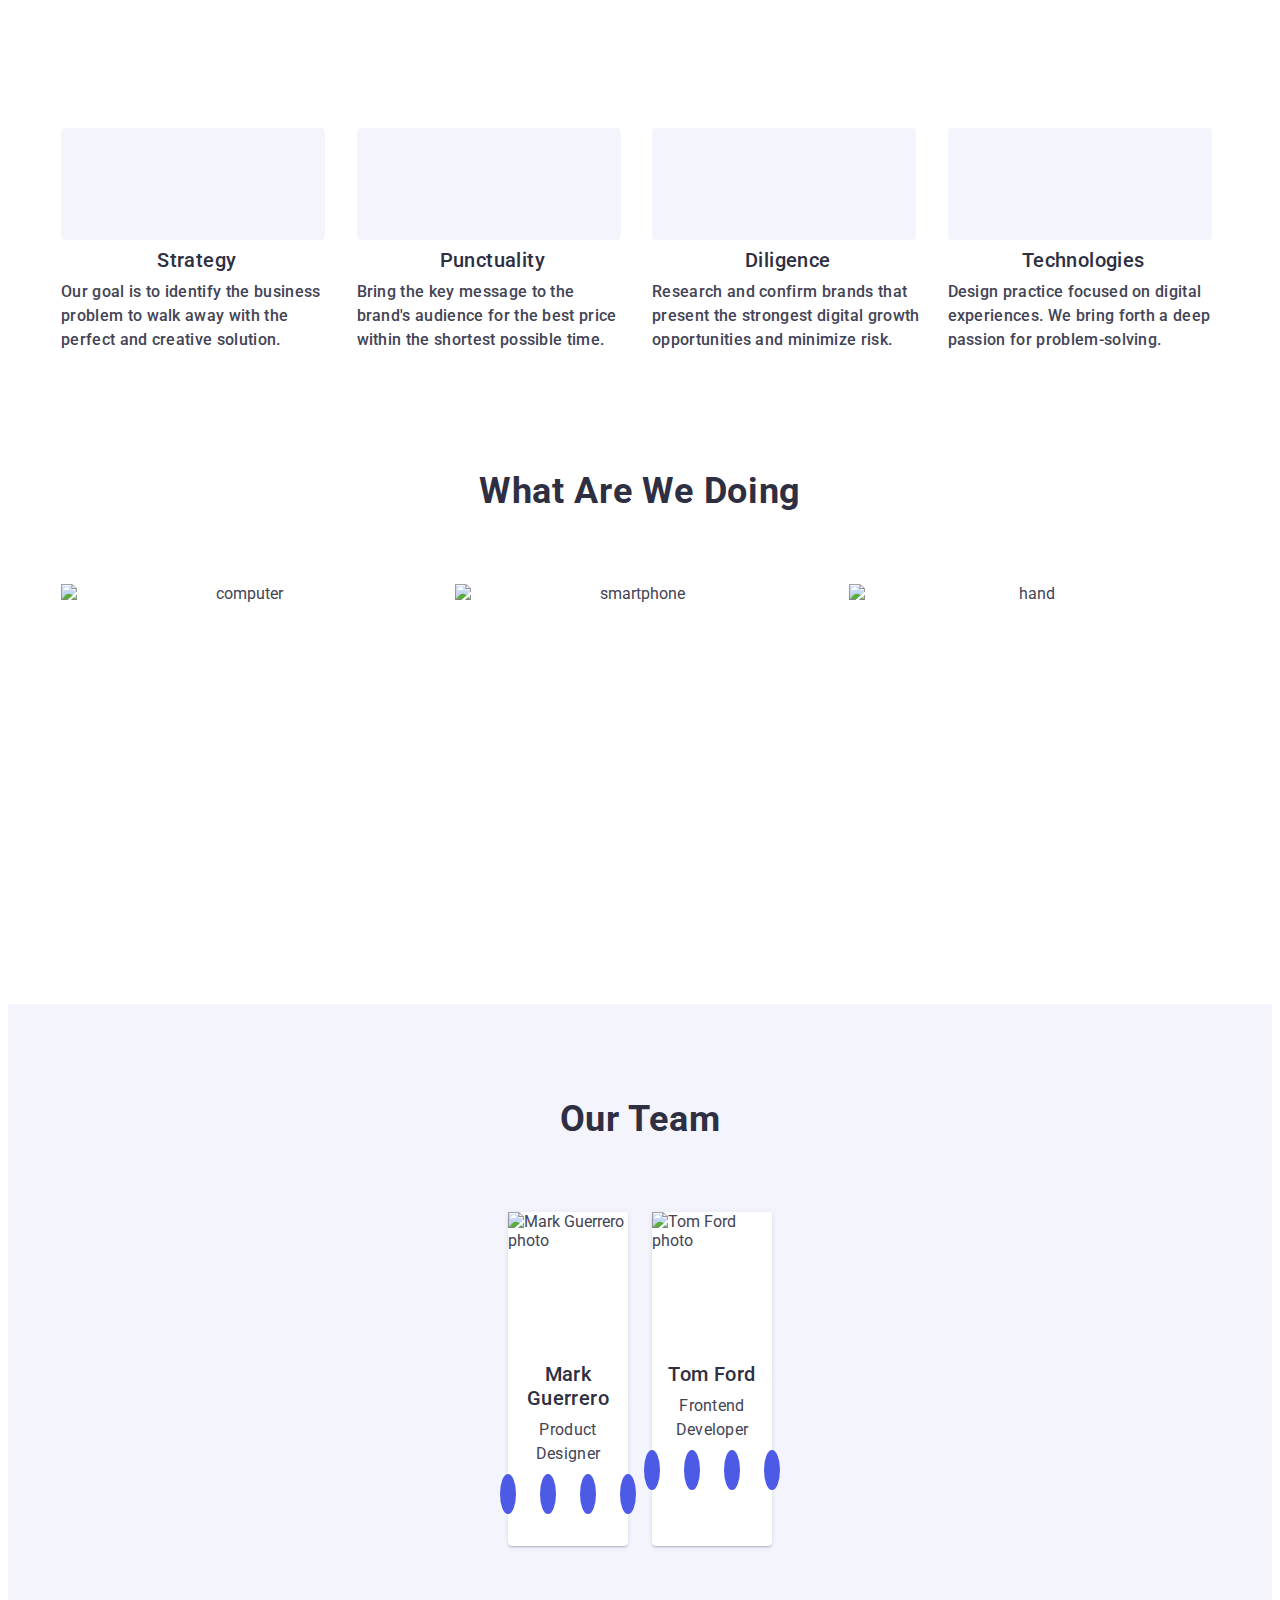
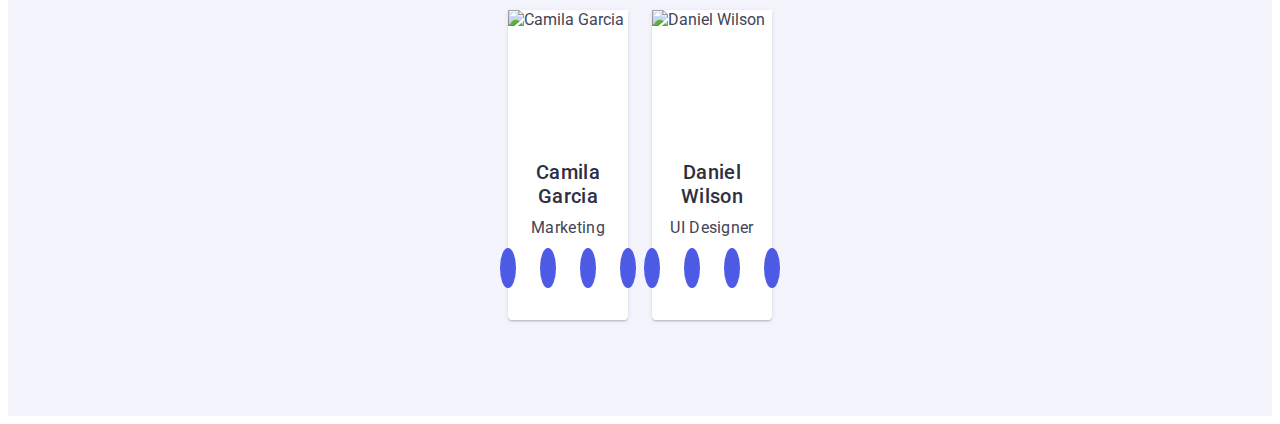
==== index.html @ 5ac7ab8e "hw" ====
<!DOCTYPE html>
<html lang="en">

<head>
    <meta charset="UTF-8">
    <meta http-equiv="X-UA-Compatible" content="IE=edge">
    <meta name="viewport" content="width=device-width, initial-scale=1.0">
    <link rel="preconnect" href="https://fonts.googleapis.com">
    <link rel="preconnect" href="https://fonts.gstatic.com" crossorigin>
    <link
        href="https://fonts.googleapis.com/css2?family=Raleway:wght@800&family=Roboto:wght@400;500;700;900&display=swap"
        rel="stylesheet">

    <title>Studio</title>
    <link rel="stylesheet" href="https://cdnjs.cloudflare.com/ajax/libs/modern-normalize/2.0.0/modern-normalize.min.css"
        integrity="sha512-4xo8blKMVCiXpTaLzQSLSw3KFOVPWhm/TRtuPVc4WG6kUgjH6J03IBuG7JZPkcWMxJ5huwaBpOpnwYElP/m6wg=="
        crossorigin="anonymous" referrerpolicy="no-referrer">
    <link rel="stylesheet" href="./css/styles.css">
    <link rel="stylesheet" href="./css/media.css">
</head>

<body>
    <!-- HEADER -->
    <!-- <header class="header">
        <div class="container header-container">
            <nav class="header-navigation">
                <a class="logo-link link" href="./index.html">Web<span class="studio-logo">Studio</span></a>
                <ul class="navigation-list list">
                    <li class="navigation-item"><a class="navigation-link link current" href="./index.html">Studio</a>
                    </li>
                    <li class="navigation-item"><a class="navigation-link link" href="./portfolio.html">Portfolio</a>
                    </li>
                    <li class="navigation-item"><a class="navigation-link link" href="">Contacts</a></li>
                </ul>
            </nav>
            <address class="address">
                <ul class="address-list list">
                    <li class="address-item"><a class="address-link link"
                            href="mailto:info@devstudio.com">info@devstudio.com</a>
                    </li>
                    <li class="address-item"><a class="address-link link" href="tel:+110001111111">+11 (000)
                            111-11-11</a>
                    </li>
                </ul>
            </address>
        </div>
    </header> -->

    <!-- MAIN -->
    <main class="main">
        <!-- Section 1
        <section class="section-one">
            <div class="container">
                <h1 class="main-title">Effective Solutions for Your Business</h1>
                <button class="button-studio" data-modal-open type="button">Order Service</button>
            </div>
        </section> -->

        <!-- Section 2 -->
        <section class="section-two">
            <div class="container">
                <h2 class="visually-hidden">Features</h2>
                <ul class="features-list list">
                    <li class="features-list-item">
                        <div class="main-fon-icon">
                            <svg class="features-icons" width="64" height="64">
                                <use href="./images/icons.svg#icon-antenna"></use>
                            </svg>
                        </div>
                        <h3 class="title-three">Strategy</h3>
                        <p class="features-text">Our goal is to identify the business
                            problem to walk away with the perfect and creative solution.</p>
                    </li>
                    <li class="features-list-item">
                        <div class="main-fon-icon">
                            <svg class="features-icons" width="64" height="64">
                                <use href="./images/icons.svg#icon-clock"></use>
                            </svg>
                        </div>
                        <h3 class="title-three">Punctuality</h3>
                        <p class="features-text">Bring the key message to the brand's audience for the best price within
                            the
                            shortest possible
                            time.
                        </p>
                    </li>
                    <li class="features-list-item">
                        <div class="main-fon-icon">
                            <svg class="features-icons" width="64" height="64">
                                <use href="./images/icons.svg#icon-diagram"></use>
                            </svg>
                        </div>
                        <h3 class="title-three">Diligence</h3>
                        <p class="features-text">Research and confirm brands that present the strongest digital growth
                            opportunities and minimize
                            risk.
                        </p>
                    </li>
                    <li class="features-list-item">
                        <div class="main-fon-icon">
                            <svg class="features-icons" width="64" height="64">
                                <use href="./images/icons.svg#icon-astronaut"></use>
                            </svg>
                        </div>
                        <h3 class="title-three">Technologies</h3>
                        <p class="features-text">Design practice focused on digital experiences. We bring forth a deep
                            passion for
                            problem-solving.
                        </p>
                    </li>
                </ul>
            </div>
        </section>

        <!-- Section 3 -->
        <section class="section-tree">
            <div class="container">
                <h2 class="title-two">What are we doing</h2>
                <ul class="our-work-list list">
                    <li class="our-work-item"><img src="./images/img-1.jpg" alt="computer" width="360" height="300">
                    </li>
                    <li class="our-work-item"><img src="./images/img-2.jpg" alt="smartphone" width="360" height="300">
                    </li>
                    <li class="our-work-item"><img src="./images/img-3.jpg" alt="hand" width="360" height="300"></li>
                </ul>
            </div>
        </section>

        <!-- Section 4 -->
        <section class="section-four">
            <div class="container-team">
                <h2 class="title-two">Our Team</h2>
                <ul class="members-list list">
                    <li class="members-list-item">
                        <img src="./images/mark.jpg" alt="Mark Guerrero photo" width="264" height="260">
                        <div class="members-list-box">
                            <h3 class="members-name">Mark Guerrero</h3>
                            <p class="members-position">Product Designer</p>
                            <ul class="members-media-list list">
                                <li class="members-item">
                                    <a class="media-link link" href="">
                                        <svg class="media-icons" width="16" height="16">
                                            <use href="./images/icons.svg#icon-instagram"></use>
                                        </svg>
                                    </a>
                                </li>

                                <li class="members-item">
                                    <a class="media-link link" href="">
                                        <svg class="media-icons" width="16" height="16">
                                            <use href="./images/icons.svg#icon-twitter"></use>
                                        </svg>
                                    </a>
                                </li>
                                <li class="members-item">
                                    <a class="media-link link" href="">
                                        <svg class="media-icons" width="16" height="16">
                                            <use href="./images/icons.svg#icon-facebook"></use>
                                        </svg>
                                    </a>
                                </li>
                                <li class="members-item">
                                    <a class="media-link link" href="">
                                        <svg class="media-icons" width="16" height="16">
                                            <use href="./images/icons.svg#icon-linkedin"></use>
                                        </svg>
                                    </a>
                                </li>
                            </ul>
                        </div>
                    </li>

                    <li class="members-list-item">
                        <img src="./images/tom.jpg" alt="Tom Ford photo" width="264" height="260">
                        <div class="members-list-box">
                            <h3 class="members-name">Tom Ford</h3>
                            <p class="members-position">Frontend Developer</p>
                            <ul class="members-media-list list">
                                <li class="members-item">
                                    <a class="media-link link" href="">
                                        <svg class="media-icons" width="16" height="16">
                                            <use href="./images/icons.svg#icon-instagram"></use>
                                        </svg>
                                    </a>
                                </li>

                                <li class="members-item">
                                    <a class="media-link link" href="">
                                        <svg class="media-icons" width="16" height="16">
                                            <use href="./images/icons.svg#icon-twitter"></use>
                                        </svg>
                                    </a>
                                </li>
                                <li class="members-item">
                                    <a class="media-link link" href="">
                                        <svg class="media-icons" width="16" height="16">
                                            <use href="./images/icons.svg#icon-facebook"></use>
                                        </svg>
                                    </a>
                                </li>
                                <li class="members-item">
                                    <a class="media-link link" href="">
                                        <svg class="media-icons" width="16" height="16">
                                            <use href="./images/icons.svg#icon-linkedin"></use>
                                        </svg>
                                    </a>
                                </li>
                            </ul>
                        </div>
                    </li>

                    <li class="members-list-item">
                        <img src="./images/camila.jpg" alt="Camila Garcia" width="264" height="260">
                        <div class="members-list-box">
                            <h3 class="members-name">Camila Garcia</h3>
                            <p class="members-position">Marketing</p>
                            <ul class="members-media-list list">
                                <li class="members-item">
                                    <a class="media-link link" href="">
                                        <svg class="media-icons" width="16" height="16">
                                            <use href="./images/icons.svg#icon-instagram"></use>
                                        </svg>
                                    </a>
                                </li>
                                <li class="members-item">
                                    <a class="media-link link" href="">
                                        <svg class="media-icons" width="16" height="16">
                                            <use href="./images/icons.svg#icon-twitter"></use>
                                        </svg>
                                    </a>
                                </li>
                                <li class="members-item">
                                    <a class="media-link link" href="">
                                        <svg class="media-icons" width="16" height="16">
                                            <use href="./images/icons.svg#icon-facebook"></use>
                                        </svg>
                                    </a>
                                </li>
                                <li class="members-item">
                                    <a class="media-link link" href="">
                                        <svg class="media-icons" width="16" height="16">
                                            <use href="./images/icons.svg#icon-linkedin"></use>
                                        </svg>
                                    </a>
                                </li>
                            </ul>
                        </div>
                    </li>

                    <li class="members-list-item">
                        <img src="./images/daniel.jpg" alt="Daniel Wilson" width="264" height="260">
                        <div class="members-list-box">
                            <h3 class="members-name">Daniel Wilson</h3>
                            <p class="members-position">UI Designer</p>
                            <ul class="members-media-list list">
                                <li class="members-item">
                                    <a class="media-link link" href="">
                                        <svg class="media-icons" width="16" height="16">
                                            <use href="./images/icons.svg#icon-instagram"></use>
                                        </svg>
                                    </a>
                                </li>
                                <li class="members-item">
                                    <a class="media-link link" href="">
                                        <svg class="media-icons" width="16" height="16">
                                            <use href="./images/icons.svg#icon-twitter"></use>
                                        </svg>
                                    </a>
                                </li>
                                <li class="members-item">
                                    <a class="media-link link" href="">
                                        <svg class="media-icons" width="16" height="16">
                                            <use href="./images/icons.svg#icon-facebook"></use>
                                        </svg>
                                    </a>
                                </li>
                                <li class="members-item">
                                    <a class="media-link link" href="">
                                        <svg class="media-icons" width="16" height="16">
                                            <use href="/images/icons.svg#icon-linkedin"></use>
                                        </svg>
                                    </a>
                                </li>
                            </ul>
                        </div>
                    </li>
                </ul>
            </div>
        </section>

        <!-- Section 5 -->
        <!-- <section class="section-five">
            <div class="container">
                <h2 class="title-two">Customers</h2>
                <ul class="customers-list list">
                    <li class="customers-link-item link">
                        <a class="customers-link" href="">
                            <svg class="customers-icons" width="104" height="56">
                                <use href="./images/icons.svg#icon-customer-1"></use>
                            </svg>
                        </a>
                    </li>
                    <li class="customers-link-item link">
                        <a class="customers-link" href="">
                            <svg class="customers-icons" width="104" height="56">
                                <use href="./images/icons.svg#icon-customer-2"></use>
                            </svg>
                        </a>
                    </li>
                    <li class="customers-link-item link">
                        <a class="customers-link" href="">
                            <svg class="customers-icons" width="104" height="56">
                                <use href="./images/icons.svg#icon-customer-3"></use>
                            </svg>
                        </a>
                    </li>
                    <li class="customers-link-item link">
                        <a class="customers-link" href="">
                            <svg class="customers-icons" width="104" height="56">
                                <use href="./images/icons.svg#icon-customer-4"></use>
                            </svg>
                        </a>
                    </li>
                    <li class="customers-link-item link">
                        <a class="customers-link" href="">
                            <svg class="customers-icons" width="104" height="56">
                                <use href="./images/icons.svg#icon-customer-5"></use>
                            </svg>
                        </a>
                    </li>
                    <li class="customers-link-item link">
                        <a class="customers-link" href="">
                            <svg class="customers-icons" width="104" height="56">
                                <use href="./images/icons.svg#icon-customer-6"></use>
                            </svg>
                        </a>
                    </li>
                </ul>
            </div>
        </section> -->
    </main>

    <!-- FOOTER -->
    <!-- <footer class="footer">
        <div class="container footer-container">
            <div class="footer-box">
                <a class="logo-footer-link link" href="./index.html">Web<span
                        class="studio-logo-footer">Studio</span></a>
                <p class="text-footer">
                    Increase the flow of customers and
                    sales for your business with digital
                    marketing & growth solutions.
                </p>
            </div>


            <div class="footer-icons-container">
                <p class="footer-subtitle">Social media</p>
                <ul class="footer-media-list list">
                    <li class="footer-item">
                        <a class="footer-link link" href="">
                            <svg class="footer-icons" width="24" height="24">
                                <use href="./images/icons.svg#icon-instagram"></use>
                            </svg>
                        </a>
                    </li>
                    <li class="footer-item">
                        <a class="footer-link link" href="">
                            <svg class="footer-icons" width="24" height="24">
                                <use href="./images/icons.svg#icon-twitter"></use>
                            </svg>
                        </a>
                    </li>
                    <li class="footer-item">
                        <a class="footer-link link" href="">
                            <svg class="footer-icons" width="24" height="24">
                                <use href="./images/icons.svg#icon-facebook"></use>
                            </svg>
                        </a>
                    </li>
                    <li class="footer-item">
                        <a class="footer-link link" href="">
                            <svg class="footer-icons" width="24" height="24">
                                <use href="./images/icons.svg#icon-linkedin"></use>
                            </svg>
                        </a>
                    </li>
                </ul>
            </div>

            <div class="modal-footer">
                <p class="label-title">Subscribe</p>
                <form class="footer-form">
                    <label class="footer-label">
                        <input type="email" name="footer-email" class="footer-input" placeholder="E-mail"> </label>
                    <button type="submit" class="footer-btn">Subscribe
                        <svg class="icons-send" width="24" height="24">
                            <use href="./images/icons.svg#icon-send"></use>
                        </svg>
                    </button>

                </form>
            </div>
        </div>
    </footer> -->


    <!-- Модальне вікно -->
    <div class="backdrop is-hidden" data-modal>
        <div class="modal">
            <button type="button" class="modal-button" data-modal-close>
                <svg class="icon-modal" width="8" height="8">
                    <use href="./images/icons.svg#icon-vector"></use>
                </svg>
            </button>
            <p class="modal-title">Leave your contacts and we will call you back</p>
            <form class="modal-form">
                <div class="modal-field">
                    <label for="user-name" class="modal-label">Name</label>
                    <div class="input-wrap">
                        <input type="text" name="user-name" id="user-name" class="modal-input">
                        <svg class="icons-input" width="18" height="24">
                            <use href="./images/icons.svg#icon-name"></use>
                        </svg>
                    </div>
                </div>
                <div class="modal-field">
                    <label for="user-tel" class="modal-label">Phone</label>
                    <div class="input-wrap">
                        <input type="tel" name="user-tel" id="user-tel" class="modal-input">
                        <svg class="icons-input" width="18" height="24">
                            <use href="./images/icons.svg#icon-phone"></use>
                        </svg>
                    </div>
                </div>
                <div class="modal-field">
                    <label for="user-email" class="modal-label">Email</label>
                    <div class="input-wrap">
                        <input type="email" name="user-email" id="user-email" class="modal-input">
                        <svg class="icons-input" width="18" height="24">
                            <use href="./images/icons.svg#icon-email"></use>
                        </svg>
                    </div>
                </div>


                <div class="modal-comment">
                    <label for="user-comment" class="modal-label">Comment</label>
                    <textarea name="user-comment" id="user-comment" placeholder="Text input"
                        class="modal-textarea"></textarea>
                </div>
                <div class="modal-check">
                    <input type="checkbox" name="user-privacy" id="user-privacy" class="input-check visually-hidden"
                        value="true">
                    <label for="user-privacy" class="check-text "> <span class="span-icon-check"><svg
                                class="icons-check" width="10" height="8">
                                <use href="./images/icons.svg#icon-check"></use>
                            </svg></span> I accept the terms and conditions of the&nbsp;<a href=""
                            class="privacy-link">Privacy
                            Policy</a>
                    </label>
                </div>

                <button type="submit" class="modal-send-btn">Send</button>
            </form>
        </div>
    </div>
    <script src="./js/modal.js"></script>
</body>

</html>
---- css/styles.css ----
:root {
  --primary-color: #4d5ae5;
  --ocean-color: #404bbf;
  --navy-blue-color: #2e2f42;
  --body-text-color: #434455;
  --white-color: #ffffff;
  --cloud-color: #f4f4fd;
  --accent-color: #e7e9fc;
  --transition: 250ms cubic-bezier(0.4, 0, 0.2, 1);
}

body {
  font-family: "Roboto", sans-serif;
  color: var(--body-text-color);
  background-color: var(--white-color);
}
.link {
  text-decoration: none;
}
.list {
  list-style: none;
}
p,
h1,
h2,
h3,
h4,
h5,
h6 {
  margin-top: 0;
  margin-bottom: 0;
}
ul {
  margin-top: 0;
  margin-bottom: 0;
  padding-left: 0;
}
img {
  display: block;
  max-width: 100%;
}
.container {
  width: 100%;
  /* max-width: 1158px; */
  padding-left: 15px;
  padding-right: 15px;
  margin: 0 auto;
}

input {
  font-family: "Roboto", sans-serif;
}
/*---------------------------------Header--------------------------------*/
.header {
  border-bottom: 1px solid #e7e9fc;
  height: 72px;
  box-shadow: 0px 2px 1px rgba(46, 47, 66, 0.08),
    0px 1px 1px rgba(46, 47, 66, 0.16), 0px 1px 6px rgba(46, 47, 66, 0.08);
}
.header-container {
  display: flex;
  align-items: center;
}
.header-navigation {
  display: flex;
  align-items: center;
  margin-right: auto;
}
.logo-link {
  font-family: "Raleway", sans-serif;
  text-transform: uppercase;
  color: var(--primary-color);
  font-weight: 800;
  font-size: 18px;
  line-height: 1.17;
  letter-spacing: 0.03em;
  margin-right: 76px;
}
.studio-logo {
  color: var(--navy-blue-color);
}
.navigation-list {
  display: flex;
  gap: 40px;
}
.navigation-link {
  font-weight: 500;
  font-size: 16px;
  line-height: 1.5;
  color: var(--navy-blue-color);
  letter-spacing: 0.02em;
  padding: 24px 0;
  display: block;
  transition: color var(--transition);
}
.navigation-link:hover,
.navigation-link:focus {
  color: var(--ocean-color);
}
.current {
  position: relative;
  color: var(--ocean-color);
}
.current::after {
  content: "";
  position: absolute;
  left: 0;
  bottom: -1px;
  width: 100%;
  height: 4px;
  background-color: var(--ocean-color);
  border-radius: 2px;
}
.address {
  font-style: normal;
  display: flex;
  gap: 40px;
  padding: 24px 0;
}
.address-list {
  display: flex;
  gap: 40px;
}
.address-link {
  font-style: normal;
  font-size: 16px;
  line-height: 1.5;
  color: var(--body-text-color);
  letter-spacing: 0.02em;
  transition: color var(--transition);
}
.address-link:hover,
.address-link:focus {
  color: var(--ocean-color);
}

/* ------------------------Main-------------------------- */
.section-one {
  background-color: var(--navy-blue-color);
  background-image: linear-gradient(
      rgba(46, 47, 66, 0.7),
      rgba(46, 47, 66, 0.7)
    ),
    url(../images/people-office.jpg);
  background-repeat: no-repeat;
  background-position: center;
  background-size: cover;
  padding: 188px 0;
  height: 600px;
  max-width: 1440px;
  margin-left: auto;
  margin-right: auto;
}

.main-title {
  font-size: 56px;
  color: var(--white-color);
  line-height: 1.07;
  letter-spacing: 0.02em;
  text-align: center;
  max-width: 496px;
  margin-left: auto;
  margin-right: auto;
  margin-bottom: 48px;
}

.button-studio {
  font-family: "Roboto", sans-serif;
  font-weight: 500;
  background-color: var(--primary-color);
  line-height: 1.5;
  letter-spacing: 0.04em;
  color: var(--white-color);
  cursor: pointer;
  display: block;
  width: 169px;
  min-width: 169px;
  height: 56px;
  border: none;
  border-radius: 4px;
  margin-left: auto;
  margin-right: auto;
  transition: background-color var(--transition);
}

.button-studio:hover,
.button-studio:focus {
  background-color: var(--ocean-color);
}

/* ----------------------SECTION_02----------------------- */
.section-two {
  padding: 96px 16px;
  /* padding: 96px 0; */
  /* padding: 120px 0; */
}

.visually-hidden {
  position: absolute;
  width: 1px;
  height: 1px;
  margin: -1px;
  border: 0;
  padding: 0;
  white-space: nowrap;
  clip-path: inset(100%);
  clip: rect(0 0 0 0);
  overflow: hidden;
}
.features-list {
  display: flex;
  /* gap: 24px; */
  gap: 72px;
  flex-wrap: wrap;
  /* align-items: center; */
}
.features-list-item {
  width: 100%;
  /* width: calc((100% - 72px) / 4); */
}
.main-fon-icon {
  /* display: flex; */
  gap: 24px;
  max-width: 264px;
  height: 112px;
  background-color: var(--cloud-color);
  align-items: center;
  justify-content: center;
  margin-bottom: 8px;
  border-radius: 4px;
  display: none;
}
.features-icons {
}
.title-three {
  /* font-weight: 500; */
  font-weight: 700;
  /* font-size: 20px; */
  font-size: 36px;
  line-height: 1.11;
  color: var(--navy-blue-color);
  /* letter-spacing: 0.02em; */
  margin-bottom: 8px;
  text-align: center;
  letter-spacing: 0.72px;
  text-transform: capitalize;
}

.features-text {
  font-size: 16px;
  line-height: 1.5;
  color: var(--body-text-color);
  /* letter-spacing: 0.02em; */
  font-weight: 500;
  letter-spacing: 0.32px;
}

/* --------------------------------SECTION_03------------------------------- */
.section-tree {
  padding-bottom: 120px;
  text-align: center;
  display: none;
}
.title-two {
  font-size: 36px;
  text-transform: capitalize;
  color: var(--navy-blue-color);
  line-height: 1.11;
  letter-spacing: 0.02em;
  text-align: center;
  margin-bottom: 72px;
}
.our-work-list {
  display: flex;
  gap: 24px;
}
.our-work-item {
  width: calc((100% - 24px * 2) / 3);
}
/* ---------------------------------SECTION_04--------------------------------- */
.section-four {
  background-color: var(--cloud-color);
  /* padding: 120px 0; */
  padding: 96px 108px;
}
.container-team {
  width: 100%;
  padding-left: 15px;
  padding-right: 15px;
  margin: 0 auto;
}

.members-list {
  display: flex;
  flex-wrap: wrap;
  /* gap: 24px; */
  gap: 72px;
}
.members-list-item {
  background-color: var(--white-color);
  width: 100%;
  /* width: calc((100% - 24px * 3) / 4); */
  border-radius: 0px 0px 4px 4px;
  box-shadow: 0px 1px 6px rgba(46, 47, 66, 0.08),
    0px 1px 1px rgba(46, 47, 66, 0.16), 0px 2px 1px rgba(46, 47, 66, 0.08);
}
.members-list-item img {
  width: 100%;
  height: auto;
  margin: 0 auto;
}
.members-list-box {
  padding: 32px 0;
}
.members-name {
  font-weight: 500;
  font-size: 20px;
  line-height: 1.2;
  color: var(--navy-blue-color);
  letter-spacing: 0.02em;
  text-align: center;
  margin-bottom: 8px;
}

.members-position {
  font-size: 16px;
  line-height: 1.5;
  color: var(--body-text-color);
  letter-spacing: 0.02em;
  text-align: center;
  margin-bottom: 8px;
}
.members-media-list {
  display: flex;
  gap: 24px;
  justify-content: center;
  padding-left: 16px;
  padding-right: 16px;
}
.members-item {
  height: 40px;
  width: 40px;
}
.media-link {
  height: 100%;
  width: 100%;
  background-color: var(--primary-color);
  border-radius: 50%;
  display: flex;
  text-align: center;
  justify-content: center;
  align-items: center;
  transition: background-color var(--transition);
}
.media-link:hover,
.media-link:focus {
  background-color: var(--ocean-color);
}
.media-icons {
  fill: var(--cloud-color);
}
/* ----------------------------SECTION_05-------------------------------------- */
.section-five {
  padding: 120px 0;
}
.customers-list {
  display: flex;
  gap: 24px;
  justify-content: center;
}
.customers-link-item {
  height: 88px;
  width: 56px;
  width: calc((100% - 120px) / 6);
}
.customers-link {
  height: 100%;
  width: 100%;
  border: 1px solid #8e8f99;
  display: flex;
  text-align: center;
  justify-content: center;
  align-items: center;
  border: 1px solid #8e8f99;
  border-radius: 4px;
  background-color: var(--white-color);
  transition: border-color var(--transition), color var(--transition);
  color: #8e8f99;
}
.customers-link:hover,
.customers-link:focus {
  border: 1px solid var(--ocean-color);
  color: #404bbf;
}
.customers-link:hover .customers-icons,
.customers-link:focus .customers-icons {
  fill: var(--ocean-color);
}
.customers-icons {
  /* fill: #8e8f99; */
  transition: fill var(--transition);
  fill: currentColor;
}
/* --------------------------------------FOOTER----------------------------------*/
.footer {
  background-color: var(--navy-blue-color);
  padding: 100px 0;
}
.footer-container {
  display: flex;
  align-items: baseline;
}
.footer-box {
  margin-right: 120px;
}
.logo-footer-link {
  font-family: "Raleway", sans-serif;
  font-weight: 800;
  font-size: 18px;
  line-height: 1.17;
  letter-spacing: 0.03em;
  text-transform: uppercase;
  color: var(--primary-color);
  display: flex;
  display: inline-block;
  margin-bottom: 16px;
}
.studio-logo-footer {
  color: var(--cloud-color);
}
.text-footer {
  font-size: 16px;
  line-height: 1.5;
  color: var(--cloud-color);
  letter-spacing: 0.02em;
  max-width: 264px;
}
.footer-icons-container {
  margin-right: 80px;
}
.footer-subtitle {
  font-weight: 500;
  font-size: 16px;
  line-height: 1.5;
  color: var(--white-color);
  letter-spacing: 0.02em;
  margin-bottom: 16px;
}
.footer-media-list {
  display: flex;
  gap: 16px;
  justify-content: center;
}
.footer-item {
  height: 40px;
  width: 40px;
}
.footer-link {
  height: 100%;
  width: 100%;
  background-color: var(--primary-color);
  border-radius: 50%;
  display: flex;
  text-align: center;
  justify-content: center;
  align-items: center;
  transition: background-color var(--transition);
}
.footer-link:hover,
.footer-link:focus {
  background-color: #31d0aa;
}
.footer-icons {
  fill: var(--cloud-color);
}
.modal-footer {
}
.footer-input {
}
.footer-form {
  display: flex;
  gap: 24px;
}
.label-title {
  display: block;
  font-weight: 500;
  font-size: 16px;
  line-height: 1.5;
  letter-spacing: 0.02em;
  color: var(--white-color);
  margin-bottom: 16px;
}
.footer-modal {
  display: flex;
  justify-content: center;
  align-items: center;
  gap: 16px;
}
.footer-input {
  width: 264px;
  height: 40px;
  border: 1px solid #ffffff;
  border-radius: 4px;
  filter: drop-shadow(0px 4px 4px rgba(0, 0, 0, 0.15));
  background-color: transparent;
  font-size: 12px;
  line-height: 1.5;
  letter-spacing: 0.04em;
  color: var(--white-color);
  padding-left: 16px;
  padding-top: 8px;
  padding-bottom: 8px;
  outline: transparent;
}
.footer-input::placeholder {
  font-size: 12px;
  line-height: 2;
  display: flex;
  align-items: center;
  letter-spacing: 0.04em;
  color: var(--white-color);
}
.footer-btn {
  min-width: 165px;
  height: 40px;
  font-weight: 500;
  font-size: 16px;
  line-height: 1.5;
  letter-spacing: 0.04em;
  color: var(--white-color);
  background-color: var(--primary-color);
  border-radius: 4px;
  border: none;
  cursor: pointer;
  transition: background-color var(--transition);
  display: flex;
  align-items: center;
  justify-content: center;
  gap: 16px;
}
.footer-btn:hover,
.footer-btn:focus {
  background-color: var(--ocean-color);
}
.icons-send {
  margin-left: 16px;
  fill: var(--white-color);
}
/*------------------------------------------PORTFOLIO-------------------------------------*/
.section-portfolio {
  list-style: none;
  padding: 96px 0 120px 0;
}
.button-portfolio-list {
  display: flex;
  gap: 24px;
  margin-bottom: 72px;
  justify-content: center;
}
.button-portfolio {
  font-family: "Roboto", sans-serif;
  font-weight: 500;
  font-size: 16px;
  line-height: 1.5;
  letter-spacing: 0.04em;
  color: var(--primary-color);
  background-color: var(--cloud-color);
  cursor: pointer;
  border: 1px solid var(--accent-color);
  border-radius: 4px;
  padding: 12px 24px;
  transition: color var(--transition), background-color var(--transition),
    border-color var(--transition), box-shadow var(--transition);
}
.button-portfolio:hover,
.button-portfolio:focus {
  color: var(--white-color);
  background-color: var(--ocean-color);
  border: 1px solid transparent;
  box-shadow: 0px 3px 1px rgba(0, 0, 0, 0.1), 0px 2px 1px rgba(0, 0, 0, 0.08),
    0px 2px 2px rgba(0, 0, 0, 0.12);
}
/* <!--------------------------------------Portfolio projects list -----------------------------------> */
.portfolio-list {
  list-style: none;
  display: flex;
  flex-wrap: wrap;
  column-gap: 24px;
  row-gap: 48px;
}
.portfolio-item {
  width: calc((100% - 48px) / 3);
  background-color: var(--white-color);
}

.portfolio-item:hover .portfolio-cover-text {
  transform: translateY(0%);
}
.portfolio-link:focus .portfolio-cover-text {
  transform: translateY(0%);
}
.portfolio-link:hover,
.portfolio-link:focus {
  box-shadow: 0px 1px 6px rgba(46, 47, 66, 0.08),
    0px 1px 1px rgba(46, 47, 66, 0.16), 0px 2px 1px rgba(46, 47, 66, 0.08);
  border: 1px solid #e7e9fc;
}
.portfolio-link {
  display: block;
  transition: box-shadow var(--transition);
}

.portfolio-cover-block {
  position: relative;
  overflow: hidden;
}
.portfolio-cover-text {
  font-size: 16px;
  line-height: 1.5;
  letter-spacing: 0.02em;
  color: var(--cloud-color);
  background-color: var(--primary-color);
  position: absolute;
  top: 0;
  left: 0;
  padding: 40px 32px;
  transform: translateY(100%);
  transition: transform var(--transition);
  width: 100%;
  height: 100%;
}
.portfolio-info {
  padding: 32px 16px;
  border: 1px solid var(--accent-color);
  width: 360px;
  border: 1px solid var(--accent-color);
  border-top: none;
  border: 1px solid #e7e9fc;
}
.portfolio-title {
  font-weight: 500;
  font-size: 20px;
  line-height: 1.2;
  color: var(--navy-blue-color);
  margin-bottom: 8px;
}

.portfolio-description {
  font-size: 16px;
  line-height: 1.5;
  color: var(--body-text-color);
  letter-spacing: 0.02em;
}
.portfolio-title {
  font-weight: 500;
  font-size: 20px;
  line-height: 1.2;
  letter-spacing: 0.02em;
  color: var(--navy-blue-color);
  margin-bottom: 8px;
}
/* <!--------------------------Модальне вікно---------------------------------> */
.backdrop {
  position: fixed;
  top: 0;
  z-index: 2;
  width: 100%;
  height: 100%;
  background-color: rgba(46, 47, 66, 0.4);
  transition: opacity var(--transition), visibility var(--transition);
}
.modal {
  position: absolute;
  top: 50%;
  left: 50%;
  transform: translate(-50%, -50%) scale(1);
  transition: transform var(--transition);
  width: 408px;
  min-height: 584px;
  background-color: #fcfcfc;
  box-shadow: 0px 1px 1px rgba(0, 0, 0, 0.14), 0px 1px 3px rgba(0, 0, 0, 0.12),
    0px 2px 1px rgba(0, 0, 0, 0.2);
  border-radius: 4px;
  padding-top: 72px;
  padding-left: 24px;
  padding-right: 24px;
  padding-bottom: 24px;
}
.backdrop.modal .is-hidden {
  transform: translate(-50%, -50%) scale(0);
}
.modal-button {
  position: absolute;
  right: 24px;
  top: 24px;
  width: 24px;
  height: 24px;
  border: 1px solid rgba(0, 0, 0, 0.1);
  background-color: transparent;
  border-radius: 50%;
  background-color: #e7e9fc;
  cursor: pointer;
  display: flex;
  align-items: center;
  justify-content: center;
  padding: 0;
  transition: background-color var(--transition), border var(--transition);
}
.modal-button:hover,
.modal-button:focus {
  background-color: var(--ocean-color);
  fill: var(--white-color);
  border: none;
}
.icon-modal {
  fill: var(--navy-blue-color);
  transition: fill var(--transition);
}
.is-hidden {
  visibility: hidden;
  opacity: 0;
  pointer-events: none;
}
.modal-title {
  font-weight: 500;
  font-size: 16px;
  line-height: 1.5;
  text-align: center;
  letter-spacing: 0.02em;
  color: var(--navy-blue-color);
  margin-bottom: 16px;
  margin-top: 24 px;
}
.modal-form {
}
.modal-field {
  margin-bottom: 8px;
}
.modal-label {
  font-size: 12px;
  line-height: 1.17;
  letter-spacing: 0.04em;
  color: #8e8f99;
  display: block;
  margin-bottom: 4px;
}
.modal-input {
  width: 100%;
  height: 40px;
  border: 1px solid rgba(46, 47, 66, 0.4);
  border-radius: 4px;
  background-color: transparent;
  padding-left: 38px;
  padding-right: 16px;
  font-size: 12px;
  line-height: 1.17;
  letter-spacing: 0.04em;
  outline: transparent;
  transition: border-color var(--transition);
}
.modal-input:focus {
  border-color: var(--primary-color);
}
.modal-input:focus + .icons-input {
  fill: var(--primary-color);
}

.input-wrap {
  position: relative;
}
.icons-input {
  fill: var(--navy-blue-color);
  position: absolute;
  left: 16px;
  top: 50%;
  transform: translateY(-50%);
  transition: fill 250ms cubic-bezier(0.4, 0, 0.2, 1);
  display: inline-flex;
}
.modal-comment {
  margin-bottom: 16px;
}
.modal-textarea {
  width: 100%;
  height: 120px;
  border: 1px solid rgba(46, 47, 66, 0.4);
  border-radius: 4px;
  background-color: transparent;
  padding: 8px 16px;
  font-size: 12px;
  line-height: 1.17;
  letter-spacing: 0.04em;
  outline: transparent;
  resize: none;
  color: rgba(46, 47, 66, 0.4);
  transition: border-color var(--transition);
}
.modal-textarea:focus {
  border-color: var(--primary-color);
}
.modal-check {
  margin-bottom: 24px;
}
.input-check {
}

.check-text {
  font-weight: 400;
  font-size: 12px;
  line-height: 1.17;
  letter-spacing: 0.04em;
  color: #8e8f99;
  align-items: center;
}
.check-text span {
  width: 16px;
  height: 16px;
  border: 1px solid rgba(46, 47, 66, 0.4);
  border-radius: 2px;
  margin-right: 8px;
  display: inline-flex;
  align-items: center;
  justify-content: center;
  fill: transparent;
  transition: background-color var(--transition), border var(--transition),
    fill var(--transition);
}

.check-text a {
  color: var(--primary-color);
  text-decoration: underline;
}
.input-check:checked + .check-text span {
  background-color: var(--ocean-color);
  border: none;
  fill: var(--cloud-color);
}
.input-check:focus + .check-text span {
  border-color: var(--ocean-color);
}
.icons-check {
  fill: var(--white-color);
}

.privacy-link {
}
.modal-send-btn {
  display: block;
  min-width: 169px;
  height: 56px;
  font-family: "Roboto", sans-serif;
  font-weight: 500;
  font-size: 16px;
  line-height: 1.5;
  letter-spacing: 0.04em;
  color: var(--white-color);
  padding: 16px 32px;
  border-radius: 4px;
  background-color: var(--primary-color);
  box-shadow: 0px 4px 4px rgba(0, 0, 0, 0.15);
  border: none;
  cursor: pointer;
  transition: background-color var(--transition);
  margin: 0 auto;
}
.modal-send-btn:hover,
.modal-send-btn:focus {
  background-color: var(--ocean-color);
}
---- css/media.css ----
@media screen and (min-width: 428px) {
  .container {
    max-width: 426px;
  }
  .features-list-item {
    max-width: 396px;
  }
  .container-team {
    width: 264px;
  }
}

@media screen and (min-width: 768px) {
  .container {
    max-width: 766px;
  }
  .features-list {
    gap: 72px 24px;
  }
  .features-list-item {
    max-width: unset;
    width: calc((100% - 24px) / 2);
  }
  .members-list {
    gap: 64px 24px;
  }
  .members-list-item {
    max-width: unset;
    width: calc((100% - 24px) / 2);
  }
}

@media screen and (min-width: 1158px) {
  .container {
    max-width: 1158px;
  }
  .section-two {
    padding: 120px 0;
  }
  .features-list-item {
    max-width: unset;
    width: calc((100% - 72px) / 4);
    flex-wrap: nowrap;
  }
  .features-list {
    gap: 24px;
  }
  .main-fon-icon {
    /* flex-wrap: nowrap; */
    display: flex;
  }
  .title-three {
    font-size: 20px;
    font-weight: 500;
    line-height: 1.2;
    letter-spacing: 0.4px;
  }
  .features-text {
    font-size: 16px;
    line-height: 1.5;
    letter-spacing: 0.32px;
  }
  .section-tree {
    display: block;
  }
}
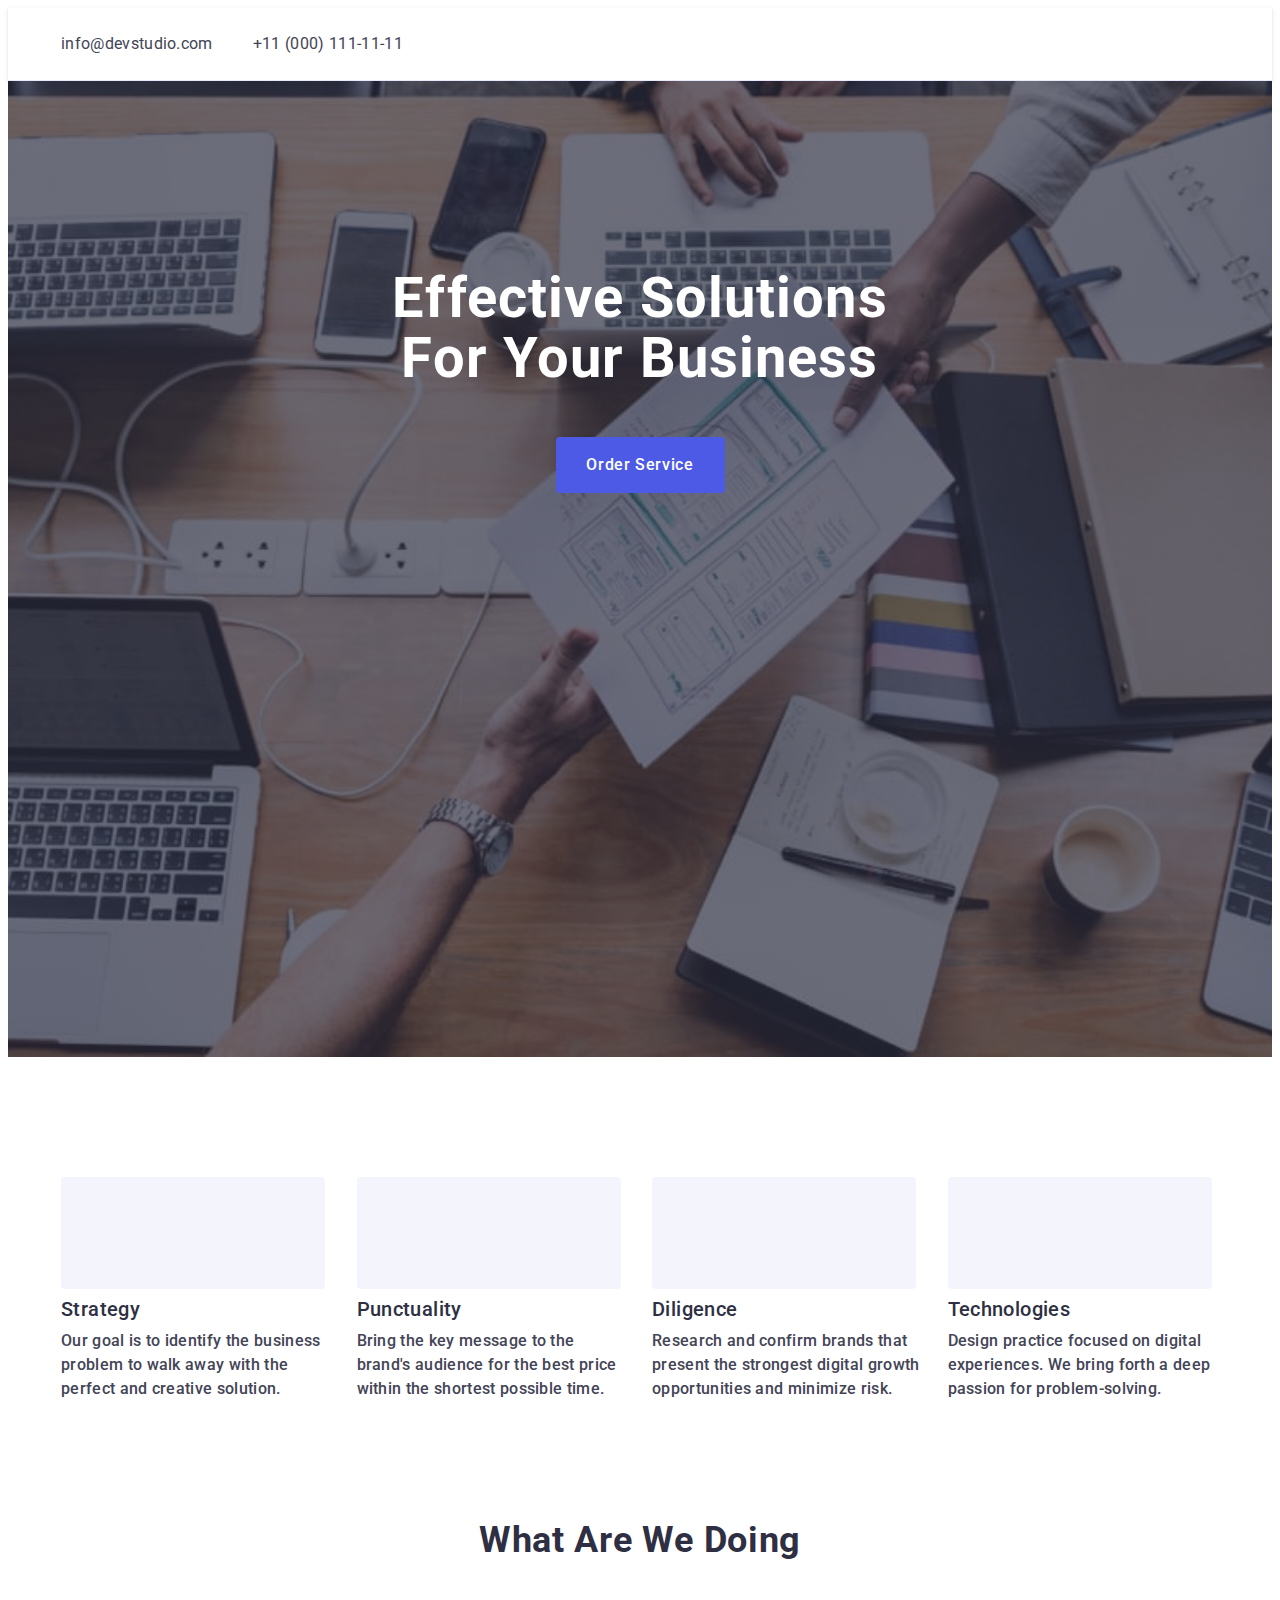
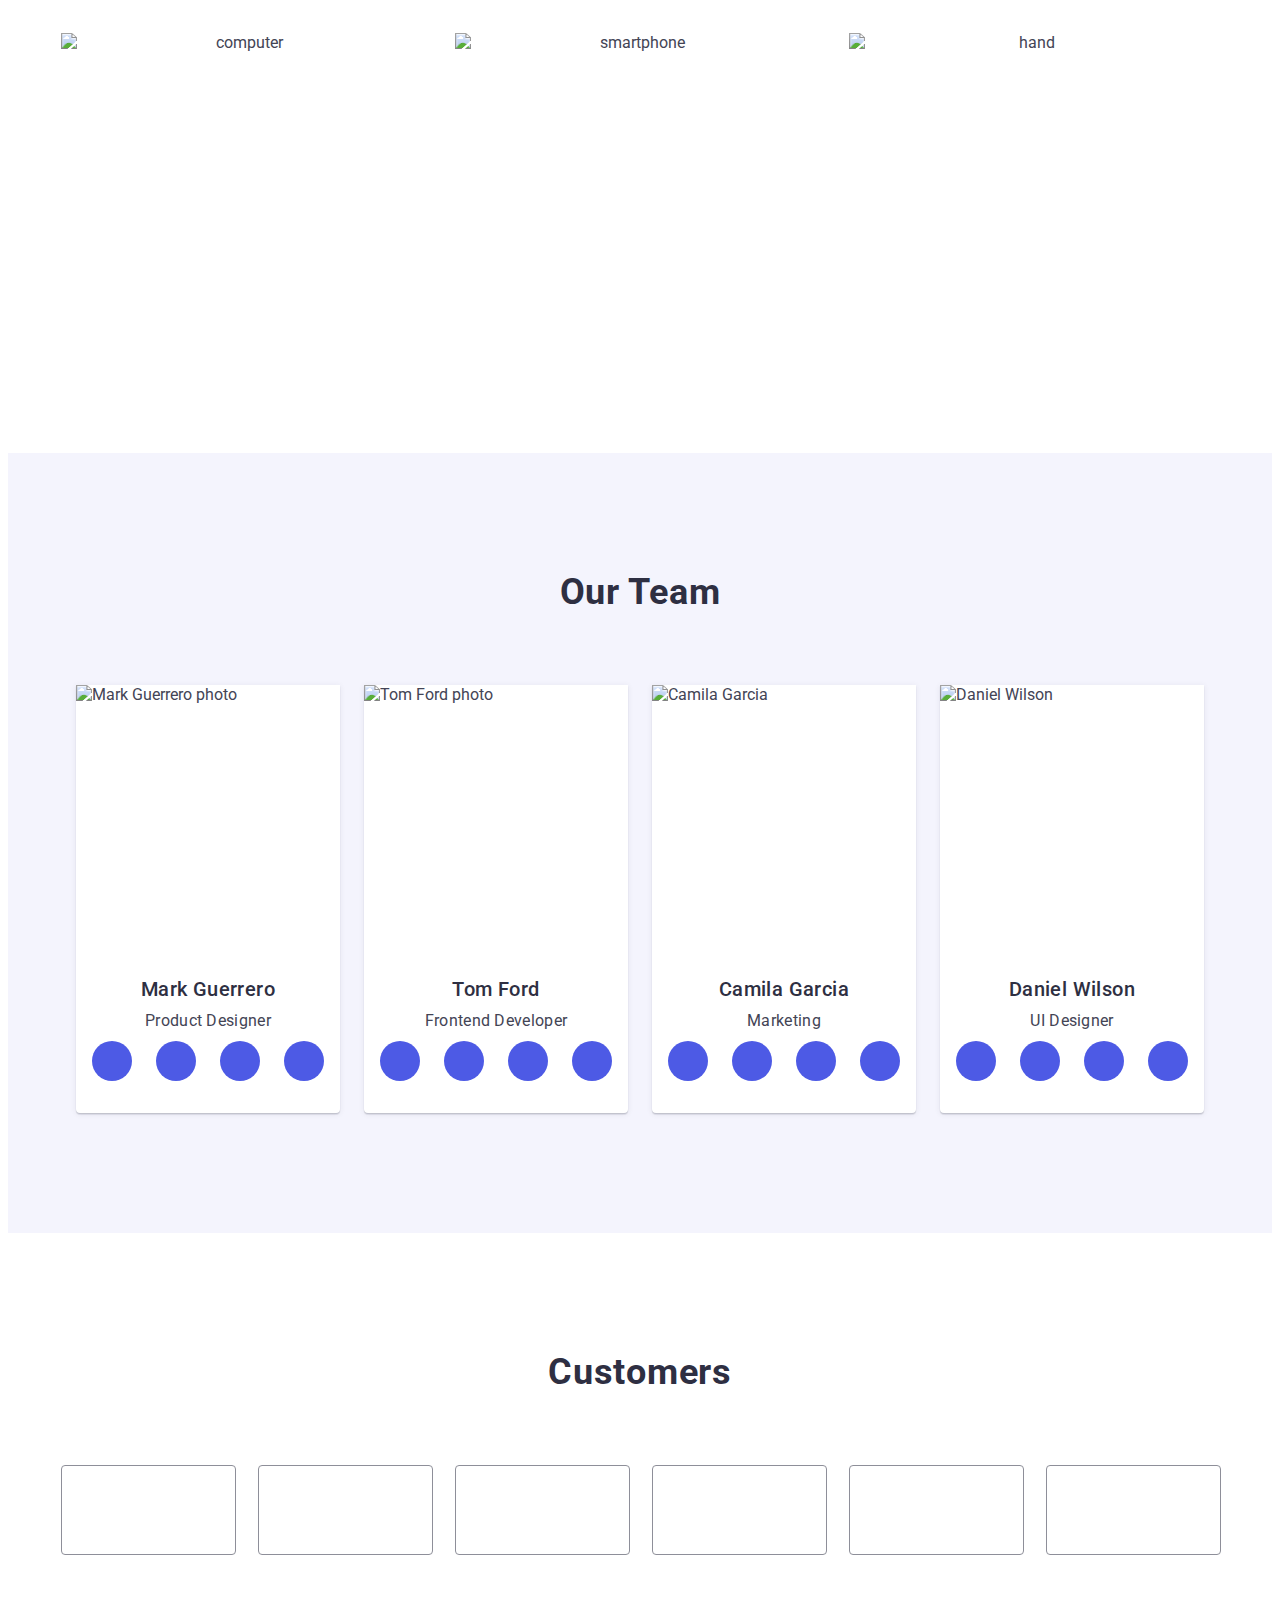
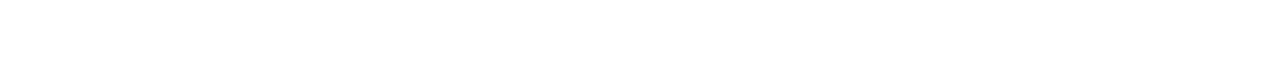
==== commit cf405ce9: "section01-05" ====
--- a/index.html
+++ b/index.html
@@ -21,7 +21,7 @@
 
 <body>
     <!-- HEADER -->
-    <!-- <header class="header">
+    <header class="header">
         <div class="container header-container">
             <nav class="header-navigation">
                 <a class="logo-link link" href="./index.html">Web<span class="studio-logo">Studio</span></a>
@@ -44,17 +44,17 @@
                 </ul>
             </address>
         </div>
-    </header> -->
+    </header>
 
     <!-- MAIN -->
     <main class="main">
-        <!-- Section 1
+        <!-- Section 1 -->
         <section class="section-one">
             <div class="container">
                 <h1 class="main-title">Effective Solutions for Your Business</h1>
                 <button class="button-studio" data-modal-open type="button">Order Service</button>
             </div>
-        </section> -->
+        </section>
 
         <!-- Section 2 -->
         <section class="section-two">
@@ -117,22 +117,26 @@
             <div class="container">
                 <h2 class="title-two">What are we doing</h2>
                 <ul class="our-work-list list">
-                    <li class="our-work-item"><img src="./images/img-1.jpg" alt="computer" width="360" height="300">
-                    </li>
-                    <li class="our-work-item"><img src="./images/img-2.jpg" alt="smartphone" width="360" height="300">
-                    </li>
-                    <li class="our-work-item"><img src="./images/img-3.jpg" alt="hand" width="360" height="300"></li>
+                    <li class="our-work-item"><img srcset="./images/img-1.jpg 1x, ./images/img-1-2x.jpg 2x"
+                            src="./images/img-1.jpg" alt="computer" width="360" height="300">
+                    </li>
+                    <li class="our-work-item"><img srcset="./images/img-2.jpg 1x, ./images/img-2-2x.jpg 2x"
+                            src="./images/img-2.jpg" alt="smartphone" width="360" height="300">
+                    </li>
+                    <li class="our-work-item"><img srcset="./images/img-3.jpg 1x, ./images/img-3-2x.jpg 2x"
+                            src="./images/img-3.jpg" alt="hand" width="360" height="300"></li>
                 </ul>
             </div>
         </section>
 
         <!-- Section 4 -->
         <section class="section-four">
-            <div class="container-team">
+            <div class="container">
                 <h2 class="title-two">Our Team</h2>
                 <ul class="members-list list">
                     <li class="members-list-item">
-                        <img src="./images/mark.jpg" alt="Mark Guerrero photo" width="264" height="260">
+                        <img srcset="./images/mark.jpg 1x, ./images/mark-2x.jpg 2x" src="./images/mark.jpg"
+                            alt="Mark Guerrero photo" width="264" height="260">
                         <div class="members-list-box">
                             <h3 class="members-name">Mark Guerrero</h3>
                             <p class="members-position">Product Designer</p>
@@ -171,7 +175,8 @@
                     </li>
 
                     <li class="members-list-item">
-                        <img src="./images/tom.jpg" alt="Tom Ford photo" width="264" height="260">
+                        <img srcset="./images/tom.jpg 1x, ./images/tom-2x.jpg 2x" src="./images/tom.jpg"
+                            alt="Tom Ford photo" width="264" height="260">
                         <div class="members-list-box">
                             <h3 class="members-name">Tom Ford</h3>
                             <p class="members-position">Frontend Developer</p>
@@ -210,7 +215,8 @@
                     </li>
 
                     <li class="members-list-item">
-                        <img src="./images/camila.jpg" alt="Camila Garcia" width="264" height="260">
+                        <img srcset="./images/camila.jpg 1x, ./images/camila-2x.jpg 2x" src="./images/camila.jpg"
+                            alt="Camila Garcia" width="264" height="260">
                         <div class="members-list-box">
                             <h3 class="members-name">Camila Garcia</h3>
                             <p class="members-position">Marketing</p>
@@ -248,7 +254,8 @@
                     </li>
 
                     <li class="members-list-item">
-                        <img src="./images/daniel.jpg" alt="Daniel Wilson" width="264" height="260">
+                        <img srcset="./images/daniel.jpg 1x, ./images/daniel-2x.jpg 2x" src="./images/daniel.jpg"
+                            alt="Daniel Wilson" width="264" height="260">
                         <div class="members-list-box">
                             <h3 class="members-name">Daniel Wilson</h3>
                             <p class="members-position">UI Designer</p>
@@ -289,7 +296,7 @@
         </section>
 
         <!-- Section 5 -->
-        <!-- <section class="section-five">
+        <section class="section-five">
             <div class="container">
                 <h2 class="title-two">Customers</h2>
                 <ul class="customers-list list">
@@ -337,7 +344,7 @@
                     </li>
                 </ul>
             </div>
-        </section> -->
+        </section>
     </main>
 
     <!-- FOOTER -->
--- a/css/styles.css
+++ b/css/styles.css
@@ -38,6 +38,7 @@
 img {
   display: block;
   max-width: 100%;
+  height: auto;
 }
 .container {
   width: 100%;
@@ -62,7 +63,8 @@
   align-items: center;
 }
 .header-navigation {
-  display: flex;
+  /* display: flex; */
+  display: none;
   align-items: center;
   margin-right: auto;
 }
@@ -141,32 +143,51 @@
       rgba(46, 47, 66, 0.7),
       rgba(46, 47, 66, 0.7)
     ),
-    url(../images/people-office.jpg);
+    url(../images/hero-tel.jpg);
   background-repeat: no-repeat;
   background-position: center;
   background-size: cover;
-  padding: 188px 0;
-  height: 600px;
-  max-width: 1440px;
+  /* padding: 188px 0; */
+  padding: 112px 0;
+  /* height: 600px; */
+  /* max-width: 1440px; */
+  max-width: 428px;
   margin-left: auto;
   margin-right: auto;
 }
+@media (min-device-pixel-ratio: 2),
+  (min-resolution: 192dpi),
+  (min-resolution: 2dppx) {
+  .section-one {
+    background-image: linear-gradient(
+        rgba(46, 47, 66, 0.7),
+        rgba(46, 47, 66, 0.7)
+      ),
+      url(../images/hero-tel-2x.jpg);
+  }
+}
 
 .main-title {
-  font-size: 56px;
+  font-size: 36px;
+  /* font-size: 56px; */
   color: var(--white-color);
-  line-height: 1.07;
-  letter-spacing: 0.02em;
+  line-height: 1.11;
+  /* line-height: 1.07; */
+  /* letter-spacing: 0.02em; */
+  letter-spacing: 0.72px;
   text-align: center;
   max-width: 496px;
   margin-left: auto;
   margin-right: auto;
-  margin-bottom: 48px;
+  /* margin-bottom: 48px; */
+  margin-bottom: 72px;
+  text-transform: capitalize;
 }
 
 .button-studio {
   font-family: "Roboto", sans-serif;
   font-weight: 500;
+  font-size: 16px;
   background-color: var(--primary-color);
   line-height: 1.5;
   letter-spacing: 0.04em;
@@ -190,7 +211,7 @@
 
 /* ----------------------SECTION_02----------------------- */
 .section-two {
-  padding: 96px 16px;
+  padding: 96px 0;
   /* padding: 96px 0; */
   /* padding: 120px 0; */
 }
@@ -280,25 +301,18 @@
 /* ---------------------------------SECTION_04--------------------------------- */
 .section-four {
   background-color: var(--cloud-color);
-  /* padding: 120px 0; */
-  padding: 96px 108px;
-}
-.container-team {
-  width: 100%;
-  padding-left: 15px;
-  padding-right: 15px;
-  margin: 0 auto;
-}
-
+  padding: 96px 0;
+}
 .members-list {
   display: flex;
   flex-wrap: wrap;
   /* gap: 24px; */
+  justify-content: center;
   gap: 72px;
 }
 .members-list-item {
   background-color: var(--white-color);
-  width: 100%;
+  width: 264px;
   /* width: calc((100% - 24px * 3) / 4); */
   border-radius: 0px 0px 4px 4px;
   box-shadow: 0px 1px 6px rgba(46, 47, 66, 0.08),
@@ -334,8 +348,9 @@
   display: flex;
   gap: 24px;
   justify-content: center;
-  padding-left: 16px;
-  padding-right: 16px;
+  align-items: center;
+  /* padding-left: 16px;
+  padding-right: 16px; */
 }
 .members-item {
   height: 40px;
@@ -361,17 +376,21 @@
 }
 /* ----------------------------SECTION_05-------------------------------------- */
 .section-five {
-  padding: 120px 0;
+  /* padding: 120px 0; */
+  padding: 96px 0;
 }
 .customers-list {
   display: flex;
-  gap: 24px;
-  justify-content: center;
+  /* gap: 24px; */
+  gap: 72px 16px;
+  /* justify-content: center; */
+  flex-wrap: wrap;
 }
 .customers-link-item {
   height: 88px;
-  width: 56px;
-  width: calc((100% - 120px) / 6);
+  /* width: 56px; */
+  /* width: calc((100% - 120px) / 6); */
+  width: calc((100% - 16px) / 2);
 }
 .customers-link {
   height: 100%;
--- a/css/media.css
+++ b/css/media.css
@@ -5,32 +5,111 @@
   .features-list-item {
     max-width: 396px;
   }
-  .container-team {
-    width: 264px;
+  /* Section-04 */
+  .made > .container {
+    max-width: 294px;
   }
 }
 
 @media screen and (min-width: 768px) {
+  .section-one {
+    max-width: 766px;
+    background-image: linear-gradient(
+        rgba(46, 47, 66, 0.7),
+        rgba(46, 47, 66, 0.7)
+      ),
+      url(../images/hero-tab.jpg);
+  }
+  @media (min-device-pixel-ratio: 2),
+    (min-resolution: 192dpi),
+    (min-resolution: 2dppx) {
+    .section-one {
+      background-image: linear-gradient(
+          rgba(46, 47, 66, 0.7),
+          rgba(46, 47, 66, 0.7)
+        ),
+        url(../images/hero-tab-2x.jpg);
+    }
+  }
+  .main-title {
+    margin-bottom: 36px;
+    font-size: 56px;
+    line-height: 1.07;
+    max-width: 496px;
+  }
   .container {
     max-width: 766px;
   }
+  /* .made > .container {
+    max-width: 584px;
+  } */
   .features-list {
     gap: 72px 24px;
   }
   .features-list-item {
+    max-width: 396px;
+  }
+  .features-list-item {
     max-width: unset;
+    /* max-width: 356px; */
     width: calc((100% - 24px) / 2);
   }
+  .features-list-item > .title-three {
+    text-align: start;
+  }
+  /* Section-04 */
+  /* .made > .container {
+    max-width: 584px;
+  } */
+
   .members-list {
+    /* flex-wrap: nowrap; */
     gap: 64px 24px;
   }
   .members-list-item {
+    /* max-width: unset; */
+    /* width: calc((100% - 24px) / 2); */
+  }
+
+  /* Section-05 */
+  .customers-list {
+    gap: 72px 24px;
+  }
+  .customers-link-item {
     max-width: unset;
-    width: calc((100% - 24px) / 2);
+    width: calc((100% - 48px) / 3);
   }
 }
 
 @media screen and (min-width: 1158px) {
+  /* Section-01 */
+  .section-one {
+    padding: 188px 0;
+    height: 600px;
+    max-width: 1440px;
+    background-image: linear-gradient(
+        rgba(46, 47, 66, 0.7),
+        rgba(46, 47, 66, 0.7)
+      ),
+      url(../images/hero-comp.jpg);
+  }
+  @media (min-device-pixel-ratio: 2),
+    (min-resolution: 192dpi),
+    (min-resolution: 2dppx) {
+    .section-one {
+      background-image: linear-gradient(
+          rgba(46, 47, 66, 0.7),
+          rgba(46, 47, 66, 0.7)
+        ),
+        url(../images/hero-comp-2x.jpg);
+    }
+  }
+  .main-title {
+    font-size: 56px;
+    line-height: 1.07;
+    letter-spacing: 0.02em;
+    margin-bottom: 48px;
+  }
   .container {
     max-width: 1158px;
   }
@@ -60,7 +139,23 @@
     line-height: 1.5;
     letter-spacing: 0.32px;
   }
+  /* Section-03 */
   .section-tree {
     display: block;
   }
+  /* Section-04 */
+  .section-four {
+    padding: 120px 0;
+  }
+  /* Section-05 */
+  .section-five {
+    padding: 120px 0;
+  }
+  .customers-list {
+    gap: 24px;
+  }
+  .customers-link-item {
+    max-width: unset;
+    width: calc((100% - 120px) / 6);
+  }
 }
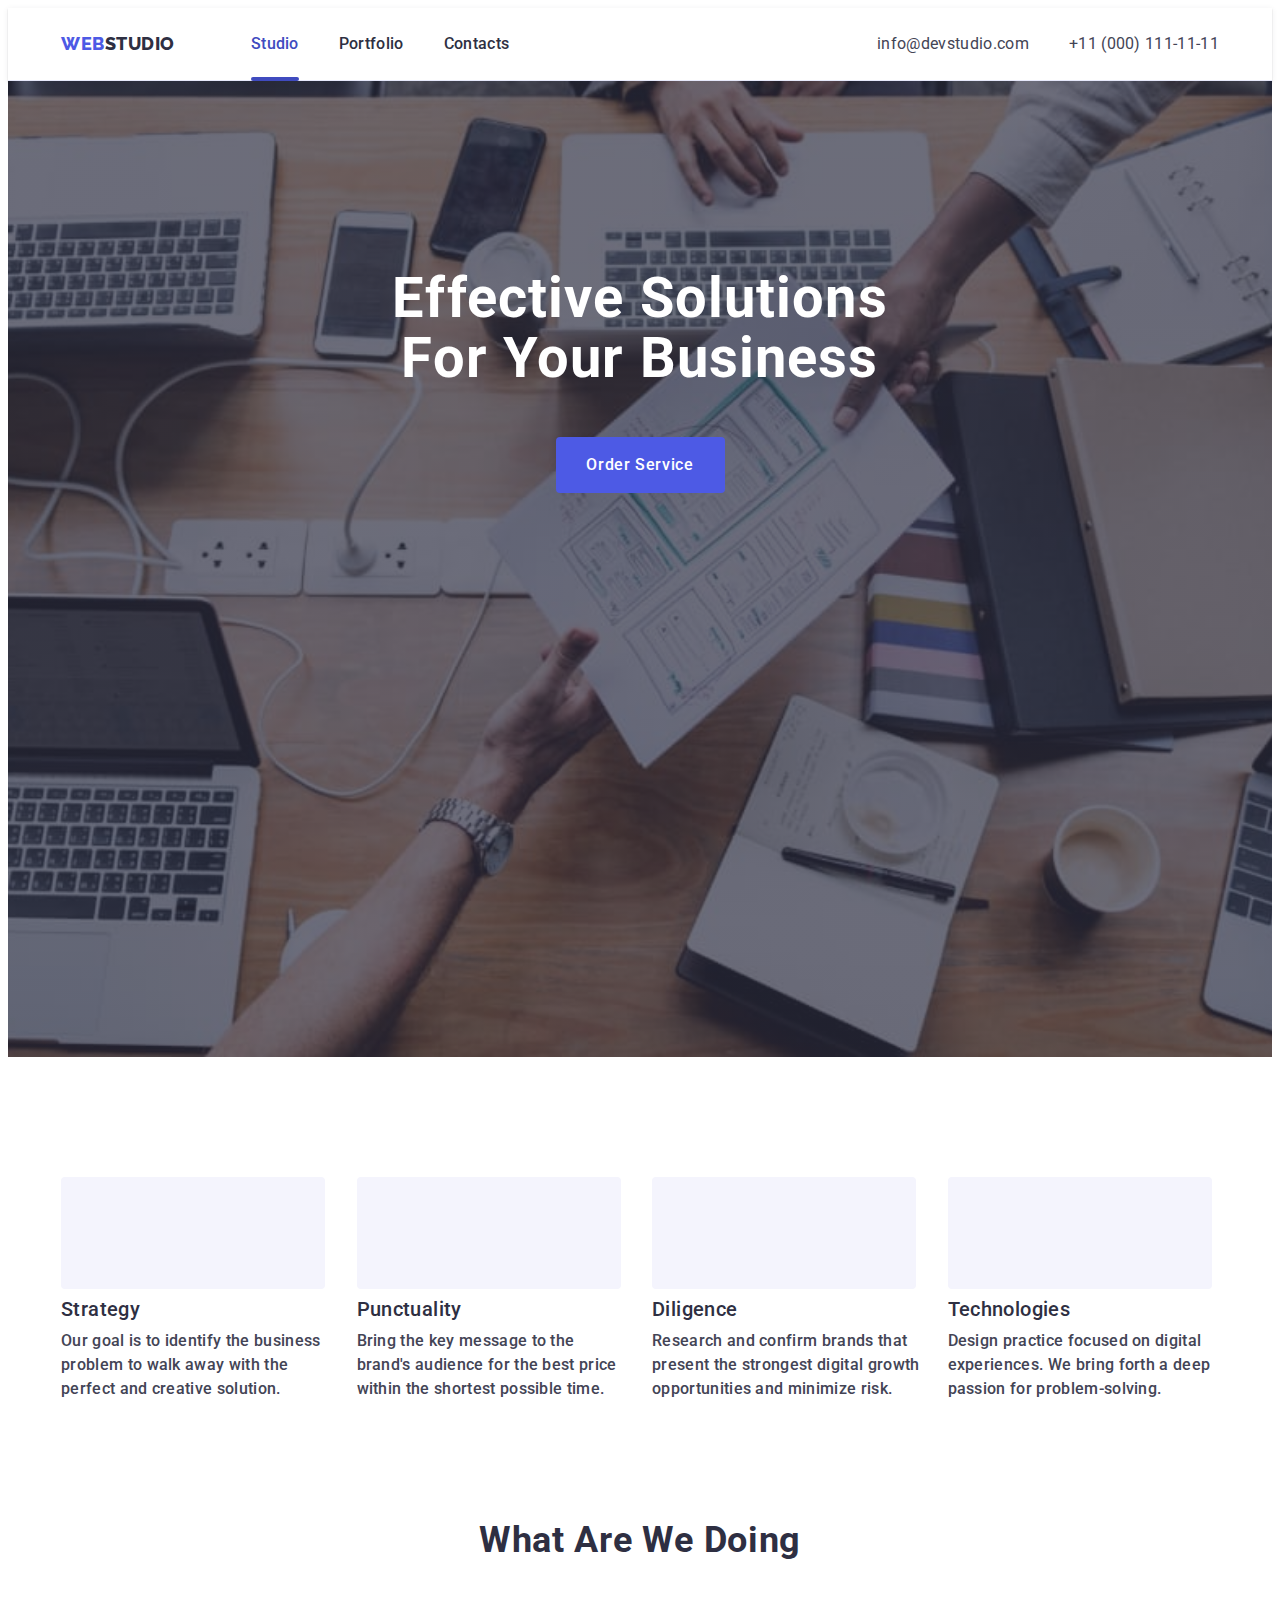
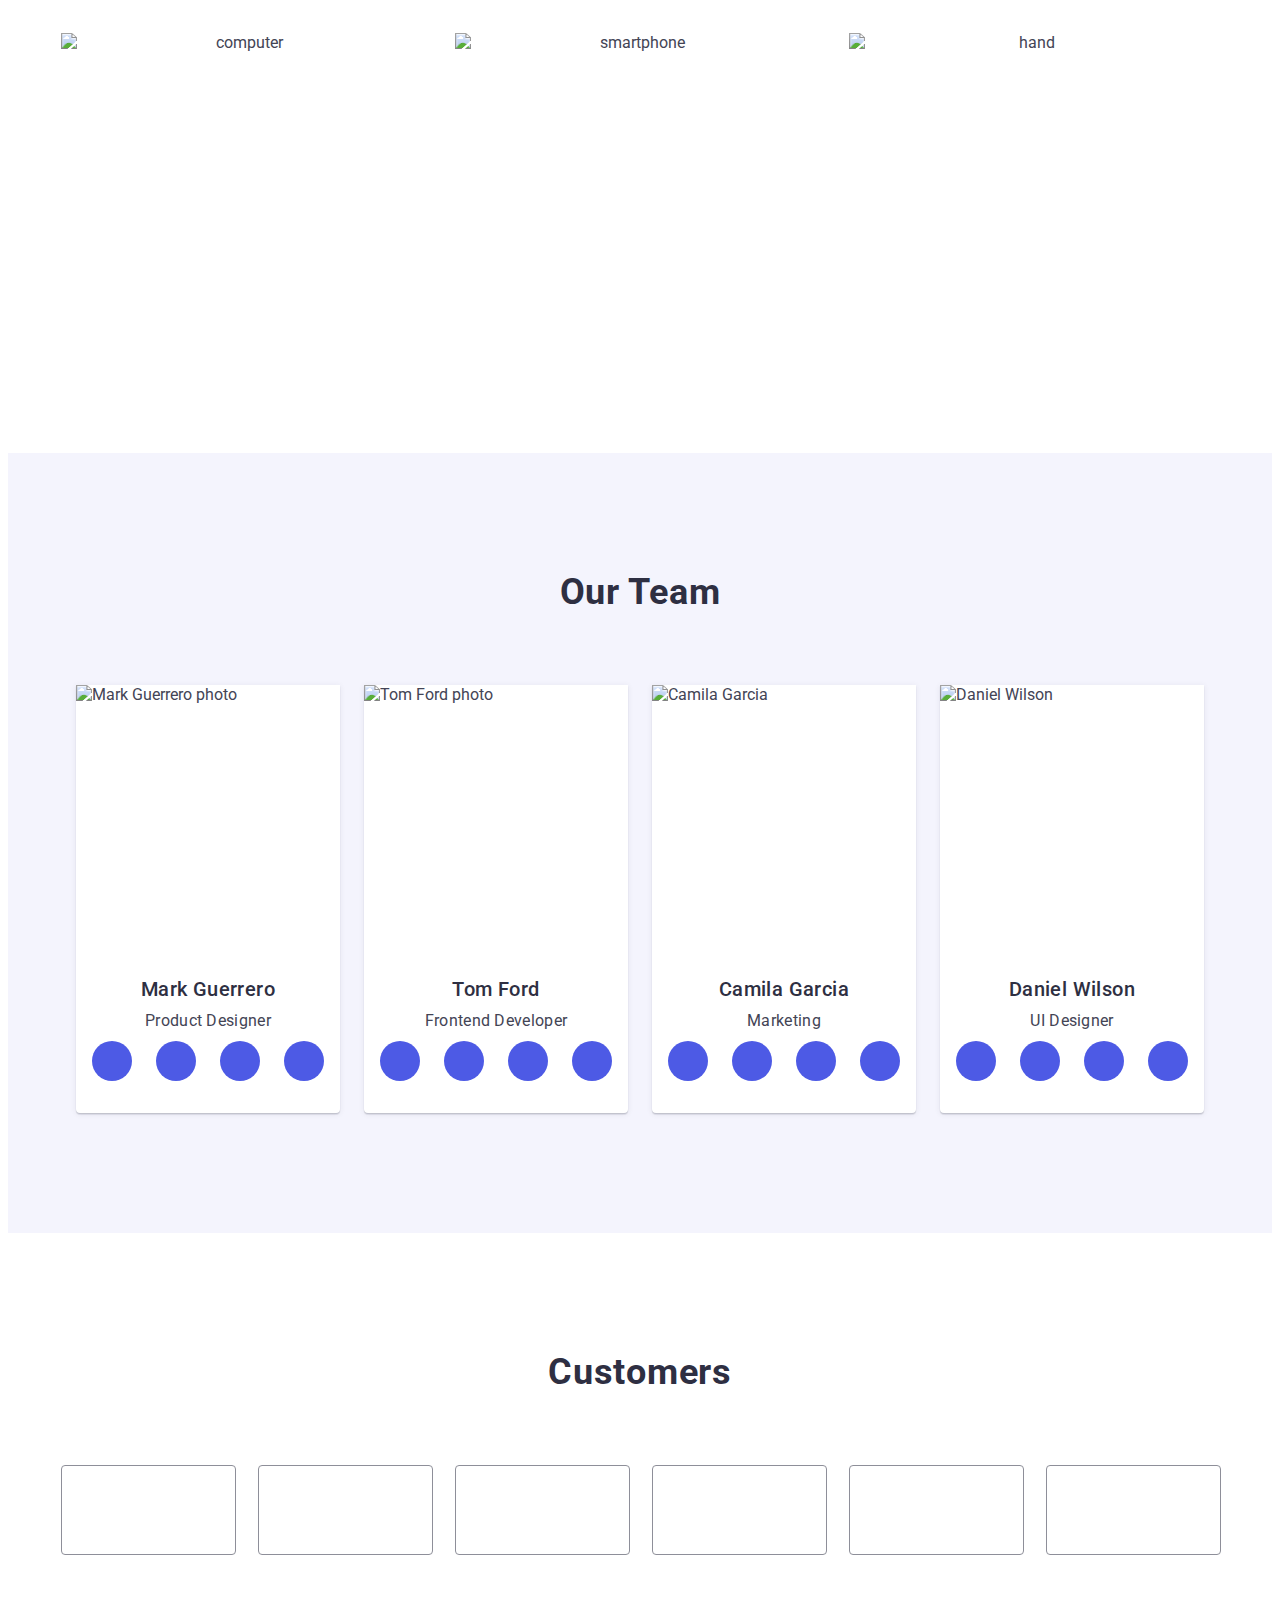
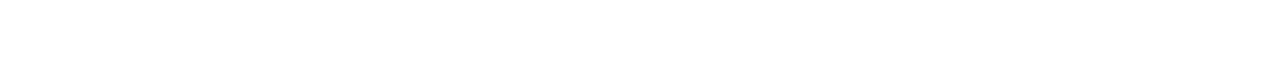
==== commit 4d3b44fd: "plus header" ====
--- a/index.html
+++ b/index.html
@@ -43,6 +43,74 @@
                     </li>
                 </ul>
             </address>
+            <!-- MODAL_HEADER -->
+            <button type="button" class="open-menu-btn" data-menu-open><svg class="header-menu-open" width="32"
+                    height="22">
+                    <use href="./images/icons.svg#icon-menu-tel"></use>
+                </svg></button>
+        </div>
+
+        <div class="mob-menu is-hidden" data-menu>
+            <div>
+                <button type="button" class="close-menu-btn" data-menu-close>
+                    <svg class="header-menu-close" width="8" height="8">
+                        <use href="./images/icons.svg#icon-vector"></use>
+                    </svg>
+                </button>
+                <ul class="mob-menu-list list">
+                    <li class="mob-menu-item"><a class="mob-menu-link link mob-current" href="./index.html">Studio</a>
+                    </li>
+                    <li class="mob-menu-item"><a class="mob-menu-link link" href="./portfolio.html">Portfolio</a>
+                    </li>
+                    <li class="mob-menu-item"><a class="mob-menu-link link" href="">Contacts</a></li>
+                </ul>
+            </div>
+            <div class="mob-container">
+                <address class="mob-menu-address">
+                    <ul class="mob-menu-address-list list">
+                        <li class="mob-menu-address-item"><a class="mob-menu-address-link-tel link"
+                                href="tel:+110001111111">+11
+                                (000)
+                                111-11-11</a>
+                        </li>
+                        <li class="mob-menu-address-item"><a class="mob-menu-address-link link"
+                                href="mailto:info@devstudio.com">info@devstudio.com</a>
+                        </li>
+
+                    </ul>
+                </address>
+                <ul class="mob-media-list list">
+                    <li class="mob-item">
+                        <a class="mob-link link" href="">
+                            <svg class="mob-media-icons" width="16" height="16">
+                                <use href="./images/icons.svg#icon-instagram"></use>
+                            </svg>
+                        </a>
+                    </li>
+
+                    <li class="mob-item">
+                        <a class="mob-link link" href="">
+                            <svg class="mob-media-icons" width="16" height="16">
+                                <use href="./images/icons.svg#icon-twitter"></use>
+                            </svg>
+                        </a>
+                    </li>
+                    <li class="mob-item">
+                        <a class="mob-link link" href="">
+                            <svg class="mob-media-icons" width="16" height="16">
+                                <use href="./images/icons.svg#icon-facebook"></use>
+                            </svg>
+                        </a>
+                    </li>
+                    <li class="mob-item">
+                        <a class="mob-link link" href="">
+                            <svg class="mob-media-icons" width="16" height="16">
+                                <use href="./images/icons.svg#icon-linkedin"></use>
+                            </svg>
+                        </a>
+                    </li>
+                </ul>
+            </div>
         </div>
     </header>
 
@@ -473,6 +541,7 @@
         </div>
     </div>
     <script src="./js/modal.js"></script>
+    <script src="./js/menu.js "></script>
 </body>
 
 </html>--- a/css/styles.css
+++ b/css/styles.css
@@ -51,6 +51,8 @@
 input {
   font-family: "Roboto", sans-serif;
 }
+
+/* Всюди поділити леттер спенсінг на фонт сайз, і переписати леттер спенсінг */
 /*---------------------------------Header--------------------------------*/
 .header {
   border-bottom: 1px solid #e7e9fc;
@@ -59,12 +61,16 @@
     0px 1px 1px rgba(46, 47, 66, 0.16), 0px 1px 6px rgba(46, 47, 66, 0.08);
 }
 .header-container {
-  display: flex;
-  align-items: center;
+  /* display: flex;
+  align-items: center; */
+  display: flex;
+  justify-content: space-between;
+  padding: 24px 16px 22px 16px;
 }
 .header-navigation {
   /* display: flex; */
-  display: none;
+  display: block;
+
   align-items: center;
   margin-right: auto;
 }
@@ -77,12 +83,15 @@
   line-height: 1.17;
   letter-spacing: 0.03em;
   margin-right: 76px;
+  /* padding-left: 16px;
+  padding-top: 24px; */
 }
 .studio-logo {
   color: var(--navy-blue-color);
 }
 .navigation-list {
-  display: flex;
+  display: none;
+  /* display: flex; */
   gap: 40px;
 }
 .navigation-link {
@@ -115,7 +124,8 @@
 }
 .address {
   font-style: normal;
-  display: flex;
+  display: none;
+  /* display: flex; */
   gap: 40px;
   padding: 24px 0;
 }
@@ -135,7 +145,122 @@
 .address-link:focus {
   color: var(--ocean-color);
 }
-
+.open-menu-btn {
+  border: none;
+  padding: 0;
+  background-color: var(--white-color);
+}
+.header-menu-open {
+  stroke: var(--navy-blue-color);
+  background-color: var(--white-color);
+}
+.mob-menu {
+  position: fixed;
+  top: 0;
+  z-index: 2;
+  width: 100%;
+  height: 100%;
+  background-color: var(--white-color);
+  box-shadow: 0px 1px 6px 0px rgba(46, 47, 66, 0.08),
+    0px 1px 1px 0px rgba(46, 47, 66, 0.16),
+    0px 2px 1px 0px rgba(46, 47, 66, 0.08);
+  padding: 24px 24px 40px 40px;
+  display: flex;
+  flex-direction: column;
+  overflow: auto;
+}
+.close-menu-btn {
+  display: block;
+  margin-left: auto;
+  color: red;
+  /* color: var(--navy-blue-color); */
+  background-color: transparent;
+  border-color: var(--accent-color);
+  border: none;
+  border-radius: 24px;
+  width: 24px;
+  height: 24px;
+  border: 1px solid var(--navy-blue-color);
+  cursor: pointer;
+  display: flex;
+  align-items: center;
+  justify-content: center;
+  padding: 0;
+  margin-bottom: 32px;
+}
+.mob-container {
+  margin-top: auto;
+}
+.header-menu-close {
+}
+.mob-menu-list {
+}
+
+.mob-menu-item:not(:last-child) {
+  margin-bottom: 40px;
+}
+
+.mob-menu-link {
+  font-size: 36px;
+  font-weight: 700;
+  line-height: 1.11;
+  letter-spacing: 0.72px;
+  text-transform: capitalize;
+  color: var(--navy-blue-color);
+}
+.mob-current {
+  color: var(--primary-color);
+}
+.mob-menu-address {
+}
+.mob-menu-address-list {
+  display: flex;
+  flex-direction: column;
+  gap: 40px;
+}
+.mob-menu-address-item {
+}
+.mob-menu-address-link-tel {
+  font-size: 36px;
+  font-weight: 700;
+  line-height: 1.11;
+  letter-spacing: 0.72px;
+  text-transform: capitalize;
+  color: var(--primary-color);
+  margin-bottom: 40px;
+}
+.mob-menu-address-link {
+  font-size: 20px;
+  font-weight: 500;
+  line-height: 1.2;
+  letter-spacing: 0.4px;
+  color: var(--body-text-color);
+}
+.mob-media-list {
+  display: flex;
+  gap: 56px;
+  justify-content: center;
+  align-items: center;
+  margin-top: 48px;
+}
+.mob-item {
+  height: 40px;
+  width: 40px;
+}
+.mob-link {
+  height: 100%;
+  width: 100%;
+  background-color: var(--primary-color);
+  border-radius: 50%;
+  display: flex;
+  text-align: center;
+  justify-content: center;
+  align-items: center;
+  transition: background-color var(--transition);
+}
+.mob-media-icons {
+  fill: var(--cloud-color);
+}
 /* ------------------------Main-------------------------- */
 .section-one {
   background-color: var(--navy-blue-color);
--- a/css/media.css
+++ b/css/media.css
@@ -12,6 +12,37 @@
 }
 
 @media screen and (min-width: 768px) {
+  /* _Header_ */
+  .header {
+    /* padding: 16px; */
+  }
+  .header-container {
+    padding: 0 16px;
+  }
+  .header-navigation {
+    display: flex;
+  }
+
+  .navigation-list,
+  .address {
+    display: flex;
+    gap: 40px;
+    /* padding: 24px 0; */
+  }
+  .address {
+    padding: 0;
+  }
+  .open-menu-btn {
+    display: none;
+  }
+  .address-list {
+    display: flex;
+    flex-direction: column;
+    gap: 12px;
+    padding: 16px 0;
+    font-style: normal;
+  }
+
   .section-one {
     max-width: 766px;
     background-image: linear-gradient(
@@ -82,6 +113,17 @@
 }
 
 @media screen and (min-width: 1158px) {
+  /* _Header_ */
+  .navigation-list,
+  .address {
+    display: flex;
+  }
+  .address-list {
+    display: flex;
+    flex-direction: row;
+    gap: 40px;
+    align-items: center;
+  }
   /* Section-01 */
   .section-one {
     padding: 188px 0;
